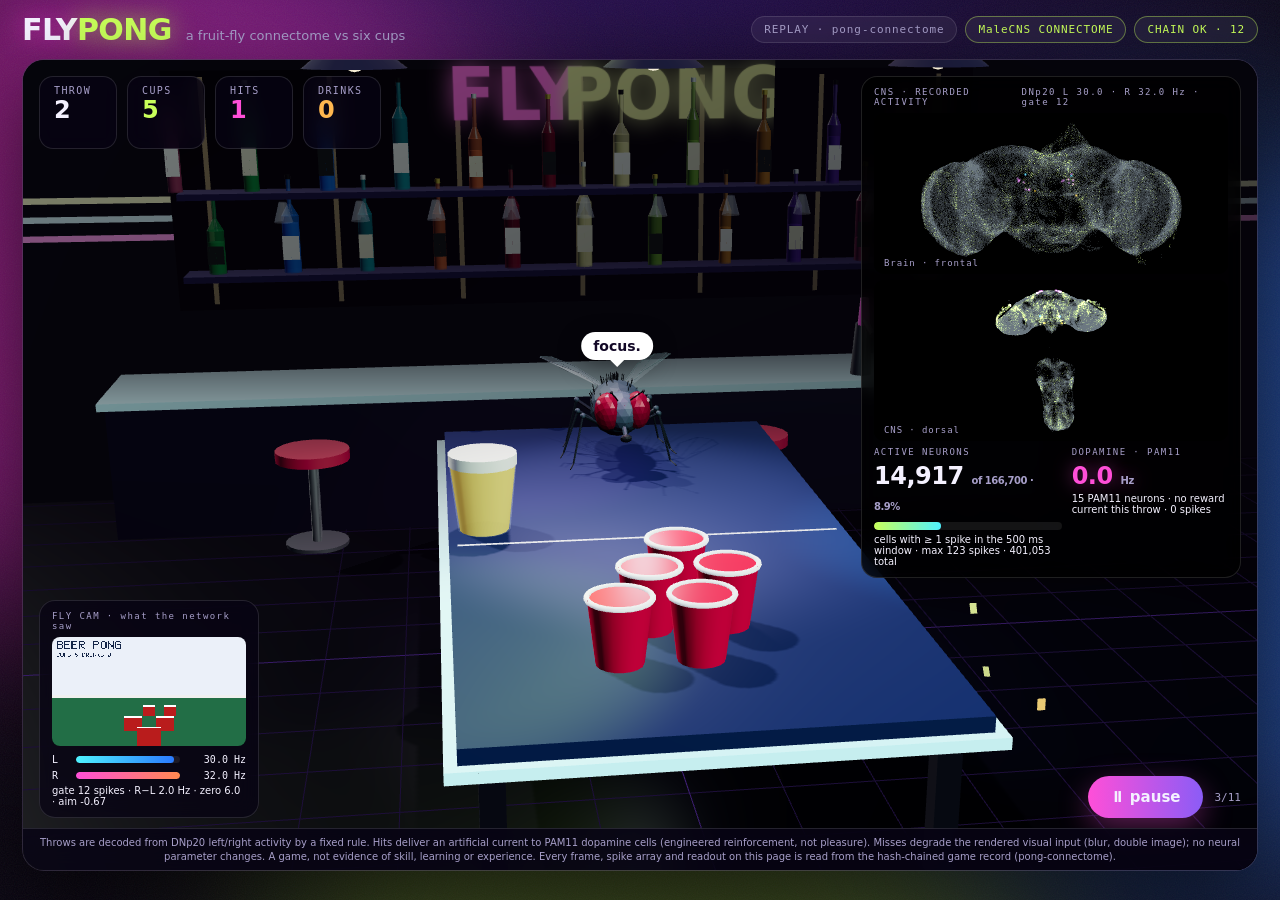
==== site/index.html @ bd293f0d "flypong.xyz: static export of the FLYPONG app + GitHub Pages deploy 'flybrain export-party' writes a" ====
<!doctype html>
<html lang="en">
<head>
<meta charset="utf-8">
<meta name="viewport" content="width=device-width, initial-scale=1">
<meta name="description" content="A fruit-fly connectome plays beer pong. 166,700 neurons, six cups, one ball. Every throw is decoded from recorded neural activity.">
<meta property="og:title" content="FLYPONG">
<meta property="og:description" content="A fruit-fly connectome plays beer pong. 166,700 neurons, six cups, one ball.">
<meta property="og:url" content="https://flypong.xyz/">
<title>FLYPONG</title>
<link rel="stylesheet" href="static/party/party.css">
</head>
<body>
<div class="bg"><div class="blob b1"></div><div class="blob b2"></div><div class="blob b3"></div><div class="noise"></div></div>
<header class="top compact">
  <div class="brand"><span class="logo">FLY<b>PONG</b></span><span class="sub">a fruit-fly connectome vs six cups</span></div>
  <div class="chips">
    <span class="chip" id="chip-mode">REPLAY</span>
    <span class="chip" id="chip-backend">…</span>
    <span class="chip ok" id="chip-chain">chain …</span>
  </div>
</header>
<main class="party one">
  <div class="stage-card">
    <div id="stage3d">
      <div class="score">
        <div class="stat"><span class="k">THROW</span><span class="v" id="s-throw">—</span></div>
        <div class="stat"><span class="k">CUPS</span><span class="v lime" id="s-cups">6</span></div>
        <div class="stat"><span class="k">HITS</span><span class="v pink" id="s-hits">0</span></div>
        <div class="stat"><span class="k">DRINKS</span><span class="v amber" id="s-drinks">0</span><span class="beers" id="s-beers"></span></div>
      </div>
      <div class="ov brainbox">
        <div class="cns-head"><span class="k">CNS · RECORDED ACTIVITY</span><span class="k" id="cns-rates">L — · R — · gate —</span></div>
        <div class="cns-view"><canvas id="cns-dorsal"></canvas><div class="cap">Brain · frontal</div></div>
        <div class="cns-view"><canvas id="cns-frontal"></canvas><div class="cap">CNS · dorsal</div></div>
        <div class="meterrow">
          <div><div class="k">ACTIVE NEURONS</div><div class="big small" id="m-firing">— <small id="m-pct"></small></div><div class="track"><div class="fill lime" id="m-bar"></div></div><div class="meta" id="m-note"></div></div>
          <div class="dopa"><div class="k">DOPAMINE · PAM11</div><div class="big small pink" id="dopa-hz">— <small>Hz</small></div><div class="meta" id="dopa-note">reward current after a hit</div></div>
        </div>
        <div class="meta" id="brain-title" hidden></div><div class="meta" id="brain-note" hidden></div><div class="meta" id="brain-stats" hidden></div>
      </div>
      <div class="ov cambox">
        <div class="k">FLY CAM · what the network saw</div>
        <canvas id="flycam" width="320" height="180"></canvas>
        <div class="bars mini">
          <div class="bar"><span>L</span><div class="track"><div class="fill l" id="bar-l"></div></div><em id="hz-l">—</em></div>
          <div class="bar"><span>R</span><div class="track"><div class="fill r" id="bar-r"></div></div><em id="hz-r">—</em></div>
        </div>
        <div class="meta" id="readout-note">gate — · aim —</div>
      </div>
      <div class="ov onebtn"><button class="pill primary" id="play">▶ play</button><span class="progress" id="progress"></span></div>
      <div class="state" id="state" hidden></div>
      <div class="bubble" id="bubble"></div>
      <div class="flash" id="flash"></div>
      <div class="banner" id="banner"></div>
      <div class="ov foot" id="disclosure">…</div>
    </div>
  </div>
  <ul id="feed" hidden></ul><button id="step" hidden></button><button id="end" hidden></button>
</main>
<script src="static/vendor/three.min.js"></script>
<script src="static/flylib.js"></script>
<script src="static/party/party.js"></script>
</body>
</html>
---- site/static/party/party.css ----
:root {
  --ink: #f4f1ff; --muted: #a79fc9; --lime: #c8ff5a; --pink: #ff4fd8; --cyan: #4ff2ff; --amber: #ffb84f;
  --glass: rgba(20, 12, 40, 0.55); --glass-2: rgba(255, 255, 255, 0.06); --line: rgba(255, 255, 255, 0.12);
  --font: "Inter", "SF Pro Display", ui-sans-serif, system-ui, -apple-system, "Segoe UI", Roboto, sans-serif;
  --mono: ui-monospace, "SF Mono", Menlo, monospace;
}
* { box-sizing: border-box; }
html, body { margin: 0; min-height: 100%; }
body { background: #07030f; color: var(--ink); font-family: var(--font); font-size: 14px; overflow-x: hidden; }
.bg { position: fixed; inset: 0; z-index: -1; overflow: hidden; background: radial-gradient(1200px 600px at 50% -10%, #2a0f5a 0%, #07030f 60%); }
.blob { position: absolute; width: 60vw; height: 60vw; border-radius: 50%; filter: blur(90px); opacity: 0.45; mix-blend-mode: screen; animation: drift 22s ease-in-out infinite alternate; }
.b1 { background: #ff2bd6; left: -20vw; top: -10vw; }
.b2 { background: #2b7bff; right: -25vw; top: 10vw; animation-delay: -7s; }
.b3 { background: #b8ff2b; left: 20vw; bottom: -35vw; animation-delay: -14s; opacity: 0.25; }
@keyframes drift { from { transform: translate(0, 0) scale(1); } to { transform: translate(8vw, 6vw) scale(1.15); } }
.noise { position: absolute; inset: 0; background-image: url("data:image/svg+xml;utf8,<svg xmlns='http://www.w3.org/2000/svg' width='120' height='120'><filter id='n'><feTurbulence type='fractalNoise' baseFrequency='0.9' numOctaves='2' stitchTiles='stitch'/></filter><rect width='120' height='120' filter='url(%23n)' opacity='0.08'/></svg>"); }
.top { display: flex; align-items: center; justify-content: space-between; padding: 18px 28px; gap: 16px; flex-wrap: wrap; }
.brand { display: flex; align-items: baseline; gap: 14px; }
.logo { font-weight: 900; font-size: 30px; letter-spacing: -0.02em; text-shadow: 0 0 24px rgba(255, 79, 216, 0.6); }
.logo b { color: var(--lime); text-shadow: 0 0 24px rgba(200, 255, 90, 0.7); }
.sub { color: var(--muted); font-size: 13px; }
.chips { display: flex; gap: 8px; flex-wrap: wrap; }
.chip { font-family: var(--mono); font-size: 11px; letter-spacing: 0.08em; padding: 6px 12px; border-radius: 999px; background: var(--glass-2); border: 1px solid var(--line); color: var(--muted); backdrop-filter: blur(8px); }
.chip.ok { color: var(--lime); border-color: rgba(200, 255, 90, 0.4); }
.chip.warn { color: var(--amber); border-color: rgba(255, 184, 79, 0.4); }
.party { display: grid; grid-template-columns: minmax(0, 1.6fr) minmax(320px, 0.95fr); gap: 18px; padding: 0 28px 28px; max-width: 1500px; margin: 0 auto; align-items: start; }
.left { display: grid; gap: 14px; }
.under { display: grid; grid-template-columns: minmax(0, 1fr) minmax(0, 1fr); gap: 14px; }
@media (max-width: 980px) { .under { grid-template-columns: 1fr; } }
@media (max-width: 980px) { .party { grid-template-columns: 1fr; } }
.stage-card { background: var(--glass); border: 1px solid var(--line); border-radius: 22px; overflow: hidden; backdrop-filter: blur(14px); box-shadow: 0 30px 80px rgba(0, 0, 0, 0.55), inset 0 1px 0 rgba(255, 255, 255, 0.08); }
#stage3d { position: relative; width: 100%; aspect-ratio: 16 / 9; background: #05020a; }
#stage3d canvas { display: block; width: 100% !important; height: 100% !important; }
.score { position: absolute; left: 16px; top: 16px; display: flex; gap: 10px; }
.stat { background: rgba(8, 4, 20, 0.7); border: 1px solid var(--line); border-radius: 14px; padding: 8px 14px; min-width: 78px; backdrop-filter: blur(10px); }
.stat .k { display: block; font-family: var(--mono); font-size: 10px; letter-spacing: 0.14em; color: var(--muted); }
.stat .v { font-size: 24px; font-weight: 800; letter-spacing: -0.02em; }
.lime { color: var(--lime); } .pink { color: var(--pink); } .amber { color: var(--amber); } .cyan { color: var(--cyan); }
.beers { display: block; font-size: 12px; letter-spacing: 2px; min-height: 16px; }
.state { position: absolute; right: 16px; top: 16px; font-family: var(--mono); font-size: 11px; letter-spacing: 0.12em; color: var(--muted); background: rgba(8, 4, 20, 0.7); border: 1px solid var(--line); border-radius: 999px; padding: 6px 12px; }
.bubble { position: absolute; transform: translate(-50%, -100%); background: #fff; color: #120826; padding: 6px 12px; border-radius: 14px; font-weight: 800; white-space: nowrap; display: none; box-shadow: 0 8px 24px rgba(0, 0, 0, 0.4); }
.bubble:after { content: ""; position: absolute; left: 50%; bottom: -7px; margin-left: -7px; border: 7px solid transparent; border-top-color: #fff; border-bottom: 0; }
.flash { position: absolute; inset: 0; pointer-events: none; opacity: 0; background: radial-gradient(60% 60% at 50% 50%, rgba(255, 79, 216, 0.55), transparent 70%); transition: opacity .15s; }
.flash.on { opacity: 1; }
.banner { position: absolute; left: 50%; bottom: 18px; transform: translateX(-50%) scale(0.9); padding: 12px 22px; border-radius: 999px; font-weight: 900; font-size: 20px; letter-spacing: -0.01em; background: rgba(8, 4, 20, 0.85); border: 1px solid var(--line); backdrop-filter: blur(10px); opacity: 0; transition: opacity .2s, transform .2s; white-space: nowrap; max-width: 92%; overflow: hidden; text-overflow: ellipsis; }
.banner.on { opacity: 1; transform: translateX(-50%) scale(1); }
.controls { display: flex; align-items: center; gap: 10px; padding: 14px 16px; border-top: 1px solid var(--line); flex-wrap: wrap; }
.pill { font-family: var(--font); font-weight: 700; font-size: 13px; color: var(--ink); background: var(--glass-2); border: 1px solid var(--line); border-radius: 999px; padding: 9px 16px; cursor: pointer; transition: transform .1s, background .2s; }
.pill:hover { background: rgba(255, 255, 255, 0.12); transform: translateY(-1px); }
.pill.primary { background: linear-gradient(90deg, var(--pink), #8b5cf6); border: 0; box-shadow: 0 10px 30px rgba(255, 79, 216, 0.35); }
.pill.sm { padding: 6px 10px; font-size: 12px; }
.pill.sm.on { background: rgba(200, 255, 90, 0.18); border-color: rgba(200, 255, 90, 0.5); color: var(--lime); }
.speed { display: flex; align-items: center; gap: 6px; margin-left: 6px; color: var(--muted); font-size: 12px; }
.progress { margin-left: auto; font-family: var(--mono); font-size: 11px; color: var(--muted); }
.side { display: grid; gap: 14px; align-content: start; }
.card { background: var(--glass); border: 1px solid var(--line); border-radius: 18px; padding: 16px 18px; backdrop-filter: blur(14px); box-shadow: inset 0 1px 0 rgba(255, 255, 255, 0.06); position: relative; overflow: hidden; }
.card .k { font-family: var(--mono); font-size: 10px; letter-spacing: 0.16em; color: var(--muted); margin-bottom: 8px; }
.card .big { font-size: 44px; font-weight: 900; letter-spacing: -0.03em; line-height: 1; }
.card .big small { font-size: 16px; color: var(--muted); font-weight: 600; }
.card .big.small { font-size: 30px; }
.card .meta { font-size: 12px; color: var(--muted); margin-top: 8px; line-height: 1.4; }
.card.dopa { border-color: rgba(255, 79, 216, 0.35); }
.card.dopa .big { color: var(--pink); text-shadow: 0 0 22px rgba(255, 79, 216, 0.5); }
.card.dopa.hot { animation: pulse 1.2s ease-in-out infinite; }
@keyframes pulse { 0%, 100% { box-shadow: 0 0 0 0 rgba(255, 79, 216, 0.0); } 50% { box-shadow: 0 0 0 10px rgba(255, 79, 216, 0.18); } }
.ring { position: absolute; right: -30px; top: -30px; width: 130px; height: 130px; border-radius: 50%; border: 12px solid rgba(255, 79, 216, 0.15); border-top-color: var(--pink); opacity: 0.6; transition: transform .6s; }
.bars { display: grid; gap: 8px; }
.bar { display: grid; grid-template-columns: 18px 1fr 70px; align-items: center; gap: 10px; font-family: var(--mono); font-size: 12px; }
.bar em { font-style: normal; color: var(--ink); text-align: right; }
.track { height: 10px; border-radius: 999px; background: rgba(255, 255, 255, 0.08); overflow: hidden; }
.fill { height: 100%; width: 0; border-radius: 999px; transition: width .35s; }
.fill.l { background: linear-gradient(90deg, #4ff2ff, #2b7bff); } .fill.r { background: linear-gradient(90deg, #ff4fd8, #ff8a4f); }
.card.cam canvas { display: block; width: 100%; border-radius: 10px; image-rendering: pixelated; background: #000; }
.card.cns { background: rgba(0, 0, 0, 0.72); padding: 12px 14px 10px; }
.cns-head { display: flex; justify-content: space-between; gap: 8px; align-items: baseline; }
.cns-head .k { margin-bottom: 6px; }
.cns-view { position: relative; margin-bottom: 8px; }
.cns-view canvas { display: block; width: 100%; aspect-ratio: 2 / 1; background: #000; border-radius: 10px; }
.cns-view .cap { position: absolute; left: 10px; bottom: 8px; font-family: var(--mono); font-size: 10px; letter-spacing: 0.1em; color: var(--muted); }
.card.meter .big { color: var(--lime); text-shadow: 0 0 22px rgba(200, 255, 90, 0.4); }
.track.tall { height: 14px; margin-top: 10px; }
.fill.lime { background: linear-gradient(90deg, #c8ff5a, #4ff2ff); }
.feedlist { list-style: none; margin: 0; padding: 0; display: grid; gap: 6px; max-height: 160px; overflow: auto; }
.feedlist li { font-size: 12px; padding: 7px 10px; border-radius: 10px; background: rgba(255, 255, 255, 0.05); border: 1px solid var(--line); }
.feedlist li.hit { border-color: rgba(200, 255, 90, 0.45); } .feedlist li.miss { border-color: rgba(255, 184, 79, 0.4); } .feedlist li.dopa { border-color: rgba(255, 79, 216, 0.5); }
.feed ul { list-style: none; margin: 0; padding: 0; display: grid; gap: 6px; max-height: 190px; overflow: auto; }
.feed li { font-size: 13px; padding: 8px 10px; border-radius: 10px; background: rgba(255, 255, 255, 0.05); border: 1px solid var(--line); }
.feed li.hit { border-color: rgba(200, 255, 90, 0.45); } .feed li.miss { border-color: rgba(255, 184, 79, 0.4); } .feed li.dopa { border-color: rgba(255, 79, 216, 0.5); }
.disclosure { max-width: 1500px; margin: 0 auto; padding: 8px 28px 28px; color: var(--muted); font-size: 12px; line-height: 1.5; }

/* ---- single-screen layout ---- */
.top.compact { padding: 12px 22px; }
.party.one { display: block; padding: 0 22px 16px; max-width: none; }
.party.one .stage-card { height: calc(100vh - 88px); min-height: 520px; }
.party.one #stage3d { aspect-ratio: auto; height: 100%; }
.ov { position: absolute; background: rgba(8, 4, 20, 0.72); border: 1px solid var(--line); border-radius: 16px; backdrop-filter: blur(10px); padding: 10px 12px; }
.ov .k { font-family: var(--mono); font-size: 9px; letter-spacing: 0.16em; color: var(--muted); margin-bottom: 6px; }
.brainbox { right: 16px; top: 16px; width: min(34%, 380px); background: rgba(0, 0, 0, 0.78); }
.brainbox .cns-view { margin-bottom: 6px; }
.brainbox .cns-view canvas { aspect-ratio: 2.2 / 1; border-radius: 10px; }
.brainbox .cns-view .cap { font-size: 9px; bottom: 6px; }
.meterrow { display: grid; grid-template-columns: 1.2fr 1fr; gap: 10px; margin-top: 4px; }
.meterrow .big.small { font-size: 24px; font-weight: 900; letter-spacing: -0.02em; line-height: 1.1; }
.meterrow .big small { font-size: 10px; color: var(--muted); }
.meterrow .track { height: 8px; margin-top: 6px; }
.meterrow .meta { font-size: 10px; margin-top: 4px; }
.meterrow .dopa .big { color: var(--pink); text-shadow: 0 0 18px rgba(255, 79, 216, 0.5); }
.meterrow .dopa.hot .big { animation: glow 1s ease-in-out infinite; }
@keyframes glow { 0%, 100% { text-shadow: 0 0 10px rgba(255, 79, 216, 0.4); } 50% { text-shadow: 0 0 30px rgba(255, 79, 216, 1); } }
.cambox { left: 16px; bottom: 52px; width: 220px; }
.cambox canvas { display: block; width: 100%; border-radius: 8px; image-rendering: pixelated; background: #000; }
.bars.mini { margin-top: 8px; gap: 5px; }
.bars.mini .bar { grid-template-columns: 14px 1fr 56px; font-size: 10px; }
.bars.mini .track { height: 7px; }
.cambox .meta { font-size: 10px; margin-top: 4px; }
.onebtn { right: 16px; bottom: 52px; display: flex; align-items: center; gap: 12px; background: transparent; border: 0; padding: 0; backdrop-filter: none; }
.onebtn .pill.primary { font-size: 15px; padding: 12px 22px; }
.party.one .banner { bottom: 86px; }
.foot { left: 0; right: 0; bottom: 0; border-radius: 0; border-left: 0; border-right: 0; border-bottom: 0; font-size: 10px; color: var(--muted); line-height: 1.35; padding: 7px 16px; background: rgba(8, 4, 20, 0.85); text-align: center; }
@media (max-width: 900px) { .brainbox { width: 44%; } .foot { display: none; } }
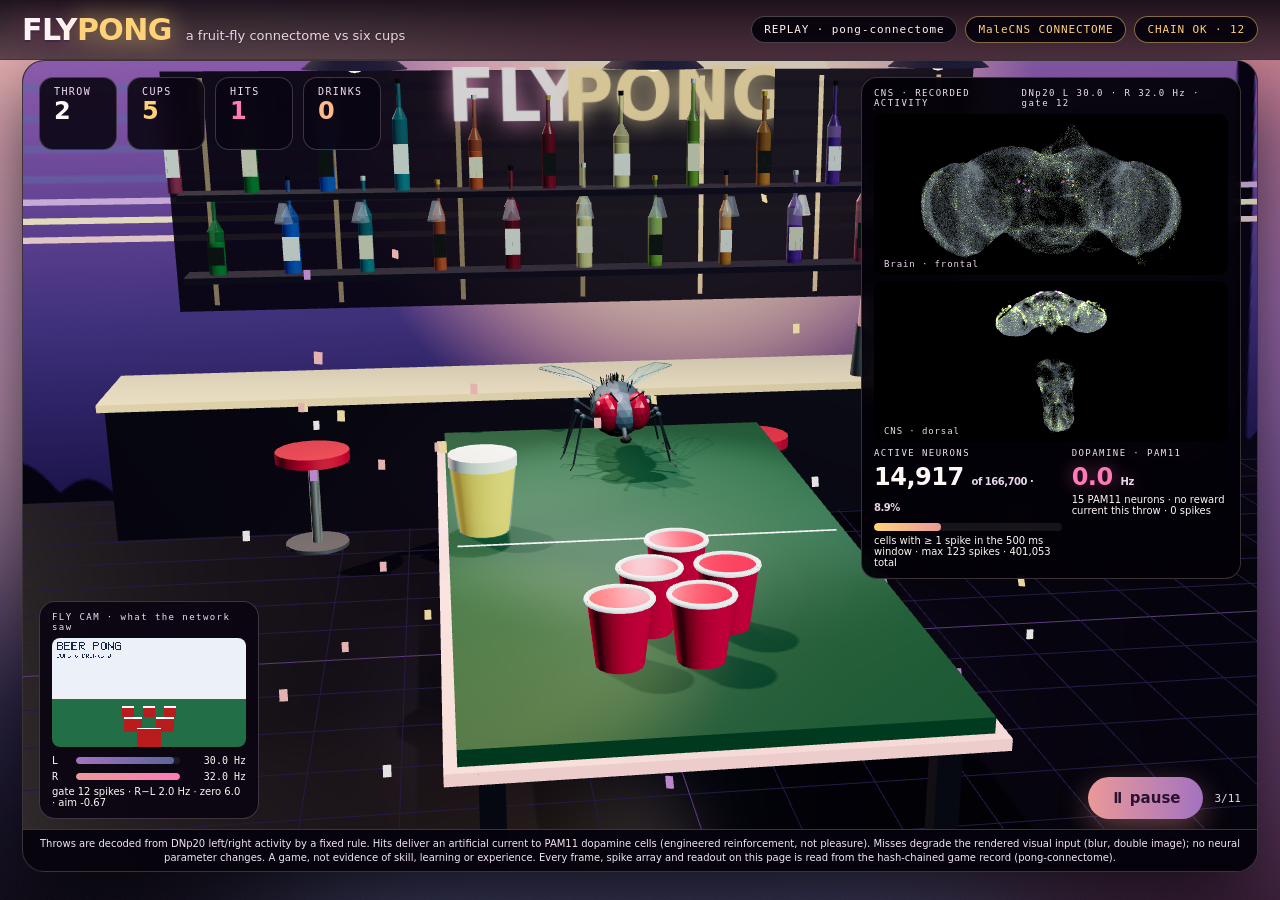
==== commit 3aa315fc: "FLYPONG: link-preview image (fly drinking at the bar) + Open Graph / Twitter card tags og.png is a f" ====
--- a/site/index.html
+++ b/site/index.html
@@ -7,6 +7,14 @@
 <meta property="og:title" content="FLYPONG">
 <meta property="og:description" content="A fruit-fly connectome plays beer pong. 166,700 neurons, six cups, one ball.">
 <meta property="og:url" content="https://flypong.xyz/">
+<meta property="og:type" content="website">
+<meta property="og:image" content="https://flypong.xyz/og.png">
+<meta property="og:image:width" content="1200">
+<meta property="og:image:height" content="630">
+<meta name="twitter:card" content="summary_large_image">
+<meta name="twitter:title" content="FLYPONG">
+<meta name="twitter:description" content="A fruit-fly connectome plays beer pong. 166,700 neurons, six cups, one ball.">
+<meta name="twitter:image" content="https://flypong.xyz/og.png">
 <title>FLYPONG</title>
 <link rel="stylesheet" href="static/party/party.css">
 </head>
--- a/site/static/party/party.css
+++ b/site/static/party/party.css
@@ -1,55 +1,57 @@
 :root {
-  --ink: #f4f1ff; --muted: #a79fc9; --lime: #c8ff5a; --pink: #ff4fd8; --cyan: #4ff2ff; --amber: #ffb84f;
-  --glass: rgba(20, 12, 40, 0.55); --glass-2: rgba(255, 255, 255, 0.06); --line: rgba(255, 255, 255, 0.12);
+  /* Vice-city sunset palette: #EB9998 #5D649C #6F70A2 #7E3A63 #A373C0 */
+  --coral: #eb9998; --indigo: #5d649c; --slate: #6f70a2; --plum: #7e3a63; --lav: #a373c0;
+  --ink: #fff7f4; --muted: #e8d6ea; --lime: #ffd27a; --pink: #ff7ab6; --cyan: #a373c0; --amber: #ffb98a;
+  --glass: rgba(14, 8, 22, 0.86); --glass-2: rgba(255, 255, 255, 0.08); --line: rgba(255, 220, 230, 0.22);
   --font: "Inter", "SF Pro Display", ui-sans-serif, system-ui, -apple-system, "Segoe UI", Roboto, sans-serif;
   --mono: ui-monospace, "SF Mono", Menlo, monospace;
 }
 * { box-sizing: border-box; }
 html, body { margin: 0; min-height: 100%; }
-body { background: #07030f; color: var(--ink); font-family: var(--font); font-size: 14px; overflow-x: hidden; }
-.bg { position: fixed; inset: 0; z-index: -1; overflow: hidden; background: radial-gradient(1200px 600px at 50% -10%, #2a0f5a 0%, #07030f 60%); }
+body { background: #0c0716; color: var(--ink); font-family: var(--font); font-size: 14px; overflow-x: hidden; }
+.bg { position: fixed; inset: 0; z-index: -1; overflow: hidden; background: linear-gradient(180deg, #d9878a 0%, #a86a90 16%, #6f4f96 36%, #3f3572 56%, #1f1a3e 78%, #0c0716 100%); }
 .blob { position: absolute; width: 60vw; height: 60vw; border-radius: 50%; filter: blur(90px); opacity: 0.45; mix-blend-mode: screen; animation: drift 22s ease-in-out infinite alternate; }
-.b1 { background: #ff2bd6; left: -20vw; top: -10vw; }
-.b2 { background: #2b7bff; right: -25vw; top: 10vw; animation-delay: -7s; }
-.b3 { background: #b8ff2b; left: 20vw; bottom: -35vw; animation-delay: -14s; opacity: 0.25; }
+.b1 { background: #ffb08c; left: -20vw; top: -12vw; opacity: 0.55; }
+.b2 { background: #7e3a63; right: -25vw; top: 14vw; animation-delay: -7s; opacity: 0.6; }
+.b3 { background: #5d649c; left: 20vw; bottom: -35vw; animation-delay: -14s; opacity: 0.5; }
 @keyframes drift { from { transform: translate(0, 0) scale(1); } to { transform: translate(8vw, 6vw) scale(1.15); } }
 .noise { position: absolute; inset: 0; background-image: url("data:image/svg+xml;utf8,<svg xmlns='http://www.w3.org/2000/svg' width='120' height='120'><filter id='n'><feTurbulence type='fractalNoise' baseFrequency='0.9' numOctaves='2' stitchTiles='stitch'/></filter><rect width='120' height='120' filter='url(%23n)' opacity='0.08'/></svg>"); }
-.top { display: flex; align-items: center; justify-content: space-between; padding: 18px 28px; gap: 16px; flex-wrap: wrap; }
+.top { display: flex; align-items: center; justify-content: space-between; padding: 18px 28px; gap: 16px; flex-wrap: wrap; background: linear-gradient(180deg, rgba(8, 4, 16, 0.9), rgba(8, 4, 16, 0.6)); backdrop-filter: blur(6px); border-bottom: 1px solid rgba(255, 244, 241, 0.15); }
 .brand { display: flex; align-items: baseline; gap: 14px; }
-.logo { font-weight: 900; font-size: 30px; letter-spacing: -0.02em; text-shadow: 0 0 24px rgba(255, 79, 216, 0.6); }
-.logo b { color: var(--lime); text-shadow: 0 0 24px rgba(200, 255, 90, 0.7); }
-.sub { color: var(--muted); font-size: 13px; }
+.logo { font-weight: 900; font-size: 30px; letter-spacing: -0.02em; color: #fff4f1; text-shadow: 0 2px 0 rgba(58, 30, 78, 0.6), 0 0 24px rgba(126, 58, 99, 0.9); }
+.logo b { color: #ffd27a; text-shadow: 0 0 24px rgba(255, 210, 122, 0.8); }
+.sub { color: #fff4f1; opacity: 0.85; font-size: 13px; text-shadow: 0 1px 2px rgba(58, 30, 78, 0.6); }
 .chips { display: flex; gap: 8px; flex-wrap: wrap; }
-.chip { font-family: var(--mono); font-size: 11px; letter-spacing: 0.08em; padding: 6px 12px; border-radius: 999px; background: var(--glass-2); border: 1px solid var(--line); color: var(--muted); backdrop-filter: blur(8px); }
-.chip.ok { color: var(--lime); border-color: rgba(200, 255, 90, 0.4); }
+.chip { font-family: var(--mono); font-size: 11px; letter-spacing: 0.08em; padding: 6px 12px; border-radius: 999px; background: rgba(6, 3, 12, 0.85); border: 1px solid rgba(255, 244, 241, 0.25); color: #fff4f1; backdrop-filter: blur(8px); }
+.chip.ok { color: #ffd27a; border-color: rgba(255, 210, 122, 0.5); }
 .chip.warn { color: var(--amber); border-color: rgba(255, 184, 79, 0.4); }
 .party { display: grid; grid-template-columns: minmax(0, 1.6fr) minmax(320px, 0.95fr); gap: 18px; padding: 0 28px 28px; max-width: 1500px; margin: 0 auto; align-items: start; }
 .left { display: grid; gap: 14px; }
 .under { display: grid; grid-template-columns: minmax(0, 1fr) minmax(0, 1fr); gap: 14px; }
 @media (max-width: 980px) { .under { grid-template-columns: 1fr; } }
 @media (max-width: 980px) { .party { grid-template-columns: 1fr; } }
-.stage-card { background: var(--glass); border: 1px solid var(--line); border-radius: 22px; overflow: hidden; backdrop-filter: blur(14px); box-shadow: 0 30px 80px rgba(0, 0, 0, 0.55), inset 0 1px 0 rgba(255, 255, 255, 0.08); }
-#stage3d { position: relative; width: 100%; aspect-ratio: 16 / 9; background: #05020a; }
+.stage-card { background: #05030a; border: 1px solid var(--line); border-radius: 22px; overflow: hidden; box-shadow: 0 30px 80px rgba(0, 0, 0, 0.7), inset 0 1px 0 rgba(255, 255, 255, 0.1); }
+#stage3d { position: relative; width: 100%; aspect-ratio: 16 / 9; background: #0a0614; }
 #stage3d canvas { display: block; width: 100% !important; height: 100% !important; }
 .score { position: absolute; left: 16px; top: 16px; display: flex; gap: 10px; }
-.stat { background: rgba(8, 4, 20, 0.7); border: 1px solid var(--line); border-radius: 14px; padding: 8px 14px; min-width: 78px; backdrop-filter: blur(10px); }
-.stat .k { display: block; font-family: var(--mono); font-size: 10px; letter-spacing: 0.14em; color: var(--muted); }
+.stat { background: rgba(10, 5, 18, 0.9); border: 1px solid var(--line); border-radius: 14px; padding: 8px 14px; min-width: 78px; backdrop-filter: blur(10px); }
+.stat .k { display: block; font-family: var(--mono); font-size: 10px; letter-spacing: 0.14em; color: #f0dff0; }
 .stat .v { font-size: 24px; font-weight: 800; letter-spacing: -0.02em; }
 .lime { color: var(--lime); } .pink { color: var(--pink); } .amber { color: var(--amber); } .cyan { color: var(--cyan); }
 .beers { display: block; font-size: 12px; letter-spacing: 2px; min-height: 16px; }
-.state { position: absolute; right: 16px; top: 16px; font-family: var(--mono); font-size: 11px; letter-spacing: 0.12em; color: var(--muted); background: rgba(8, 4, 20, 0.7); border: 1px solid var(--line); border-radius: 999px; padding: 6px 12px; }
-.bubble { position: absolute; transform: translate(-50%, -100%); background: #fff; color: #120826; padding: 6px 12px; border-radius: 14px; font-weight: 800; white-space: nowrap; display: none; box-shadow: 0 8px 24px rgba(0, 0, 0, 0.4); }
-.bubble:after { content: ""; position: absolute; left: 50%; bottom: -7px; margin-left: -7px; border: 7px solid transparent; border-top-color: #fff; border-bottom: 0; }
-.flash { position: absolute; inset: 0; pointer-events: none; opacity: 0; background: radial-gradient(60% 60% at 50% 50%, rgba(255, 79, 216, 0.55), transparent 70%); transition: opacity .15s; }
+.state { position: absolute; right: 16px; top: 16px; font-family: var(--mono); font-size: 11px; letter-spacing: 0.12em; color: var(--muted); background: rgba(10, 5, 18, 0.9); border: 1px solid var(--line); border-radius: 999px; padding: 6px 12px; }
+.bubble { position: absolute; transform: translate(-50%, -100%); background: #fff4f1; color: #3a1a3e; padding: 6px 12px; border-radius: 14px; font-weight: 800; white-space: nowrap; display: none; box-shadow: 0 8px 24px rgba(0, 0, 0, 0.4); }
+.bubble:after { content: ""; position: absolute; left: 50%; bottom: -7px; margin-left: -7px; border: 7px solid transparent; border-top-color: #fff4f1; border-bottom: 0; }
+.flash { position: absolute; inset: 0; pointer-events: none; opacity: 0; background: radial-gradient(60% 60% at 50% 50%, rgba(255, 122, 182, 0.55), transparent 70%); transition: opacity .15s; }
 .flash.on { opacity: 1; }
-.banner { position: absolute; left: 50%; bottom: 18px; transform: translateX(-50%) scale(0.9); padding: 12px 22px; border-radius: 999px; font-weight: 900; font-size: 20px; letter-spacing: -0.01em; background: rgba(8, 4, 20, 0.85); border: 1px solid var(--line); backdrop-filter: blur(10px); opacity: 0; transition: opacity .2s, transform .2s; white-space: nowrap; max-width: 92%; overflow: hidden; text-overflow: ellipsis; }
+.banner { position: absolute; left: 50%; bottom: 18px; transform: translateX(-50%) scale(0.9); padding: 12px 22px; border-radius: 999px; font-weight: 900; font-size: 20px; letter-spacing: -0.01em; background: rgba(6, 3, 12, 0.95); border: 1px solid var(--line); backdrop-filter: blur(10px); opacity: 0; transition: opacity .2s, transform .2s; white-space: nowrap; max-width: 92%; overflow: hidden; text-overflow: ellipsis; }
 .banner.on { opacity: 1; transform: translateX(-50%) scale(1); }
 .controls { display: flex; align-items: center; gap: 10px; padding: 14px 16px; border-top: 1px solid var(--line); flex-wrap: wrap; }
 .pill { font-family: var(--font); font-weight: 700; font-size: 13px; color: var(--ink); background: var(--glass-2); border: 1px solid var(--line); border-radius: 999px; padding: 9px 16px; cursor: pointer; transition: transform .1s, background .2s; }
 .pill:hover { background: rgba(255, 255, 255, 0.12); transform: translateY(-1px); }
-.pill.primary { background: linear-gradient(90deg, var(--pink), #8b5cf6); border: 0; box-shadow: 0 10px 30px rgba(255, 79, 216, 0.35); }
+.pill.primary { background: linear-gradient(90deg, #eb9998, #a373c0); border: 0; color: #2a1230; box-shadow: 0 10px 30px rgba(235, 153, 152, 0.4); }
 .pill.sm { padding: 6px 10px; font-size: 12px; }
-.pill.sm.on { background: rgba(200, 255, 90, 0.18); border-color: rgba(200, 255, 90, 0.5); color: var(--lime); }
+.pill.sm.on { background: rgba(255, 210, 122, 0.18); border-color: rgba(255, 210, 122, 0.5); color: var(--lime); }
 .speed { display: flex; align-items: center; gap: 6px; margin-left: 6px; color: var(--muted); font-size: 12px; }
 .progress { margin-left: auto; font-family: var(--mono); font-size: 11px; color: var(--muted); }
 .side { display: grid; gap: 14px; align-content: start; }
@@ -58,9 +60,9 @@
 .card .big { font-size: 44px; font-weight: 900; letter-spacing: -0.03em; line-height: 1; }
 .card .big small { font-size: 16px; color: var(--muted); font-weight: 600; }
 .card .big.small { font-size: 30px; }
-.card .meta { font-size: 12px; color: var(--muted); margin-top: 8px; line-height: 1.4; }
-.card.dopa { border-color: rgba(255, 79, 216, 0.35); }
-.card.dopa .big { color: var(--pink); text-shadow: 0 0 22px rgba(255, 79, 216, 0.5); }
+.card .meta { font-size: 12px; color: #efe0ee; margin-top: 8px; line-height: 1.4; }
+.card.dopa { border-color: rgba(255, 122, 182, 0.45); }
+.card.dopa .big { color: var(--pink); text-shadow: 0 0 22px rgba(255, 122, 182, 0.5); }
 .card.dopa.hot { animation: pulse 1.2s ease-in-out infinite; }
 @keyframes pulse { 0%, 100% { box-shadow: 0 0 0 0 rgba(255, 79, 216, 0.0); } 50% { box-shadow: 0 0 0 10px rgba(255, 79, 216, 0.18); } }
 .ring { position: absolute; right: -30px; top: -30px; width: 130px; height: 130px; border-radius: 50%; border: 12px solid rgba(255, 79, 216, 0.15); border-top-color: var(--pink); opacity: 0.6; transition: transform .6s; }
@@ -69,7 +71,7 @@
 .bar em { font-style: normal; color: var(--ink); text-align: right; }
 .track { height: 10px; border-radius: 999px; background: rgba(255, 255, 255, 0.08); overflow: hidden; }
 .fill { height: 100%; width: 0; border-radius: 999px; transition: width .35s; }
-.fill.l { background: linear-gradient(90deg, #4ff2ff, #2b7bff); } .fill.r { background: linear-gradient(90deg, #ff4fd8, #ff8a4f); }
+.fill.l { background: linear-gradient(90deg, #a373c0, #5d649c); } .fill.r { background: linear-gradient(90deg, #eb9998, #ff7ab6); }
 .card.cam canvas { display: block; width: 100%; border-radius: 10px; image-rendering: pixelated; background: #000; }
 .card.cns { background: rgba(0, 0, 0, 0.72); padding: 12px 14px 10px; }
 .cns-head { display: flex; justify-content: space-between; gap: 8px; align-items: baseline; }
@@ -79,7 +81,7 @@
 .cns-view .cap { position: absolute; left: 10px; bottom: 8px; font-family: var(--mono); font-size: 10px; letter-spacing: 0.1em; color: var(--muted); }
 .card.meter .big { color: var(--lime); text-shadow: 0 0 22px rgba(200, 255, 90, 0.4); }
 .track.tall { height: 14px; margin-top: 10px; }
-.fill.lime { background: linear-gradient(90deg, #c8ff5a, #4ff2ff); }
+.fill.lime { background: linear-gradient(90deg, #ffd27a, #eb9998); }
 .feedlist { list-style: none; margin: 0; padding: 0; display: grid; gap: 6px; max-height: 160px; overflow: auto; }
 .feedlist li { font-size: 12px; padding: 7px 10px; border-radius: 10px; background: rgba(255, 255, 255, 0.05); border: 1px solid var(--line); }
 .feedlist li.hit { border-color: rgba(200, 255, 90, 0.45); } .feedlist li.miss { border-color: rgba(255, 184, 79, 0.4); } .feedlist li.dopa { border-color: rgba(255, 79, 216, 0.5); }
@@ -93,9 +95,9 @@
 .party.one { display: block; padding: 0 22px 16px; max-width: none; }
 .party.one .stage-card { height: calc(100vh - 88px); min-height: 520px; }
 .party.one #stage3d { aspect-ratio: auto; height: 100%; }
-.ov { position: absolute; background: rgba(8, 4, 20, 0.72); border: 1px solid var(--line); border-radius: 16px; backdrop-filter: blur(10px); padding: 10px 12px; }
-.ov .k { font-family: var(--mono); font-size: 9px; letter-spacing: 0.16em; color: var(--muted); margin-bottom: 6px; }
-.brainbox { right: 16px; top: 16px; width: min(34%, 380px); background: rgba(0, 0, 0, 0.78); }
+.ov { position: absolute; background: rgba(10, 5, 18, 0.9); border: 1px solid var(--line); border-radius: 16px; backdrop-filter: blur(10px); padding: 10px 12px; }
+.ov .k { font-family: var(--mono); font-size: 9px; letter-spacing: 0.16em; color: #f0dff0; margin-bottom: 6px; }
+.brainbox { right: 16px; top: 16px; width: min(34%, 380px); background: rgba(4, 2, 8, 0.94); }
 .brainbox .cns-view { margin-bottom: 6px; }
 .brainbox .cns-view canvas { aspect-ratio: 2.2 / 1; border-radius: 10px; }
 .brainbox .cns-view .cap { font-size: 9px; bottom: 6px; }
@@ -104,9 +106,9 @@
 .meterrow .big small { font-size: 10px; color: var(--muted); }
 .meterrow .track { height: 8px; margin-top: 6px; }
 .meterrow .meta { font-size: 10px; margin-top: 4px; }
-.meterrow .dopa .big { color: var(--pink); text-shadow: 0 0 18px rgba(255, 79, 216, 0.5); }
+.meterrow .dopa .big { color: var(--pink); text-shadow: 0 0 18px rgba(255, 122, 182, 0.5); }
 .meterrow .dopa.hot .big { animation: glow 1s ease-in-out infinite; }
-@keyframes glow { 0%, 100% { text-shadow: 0 0 10px rgba(255, 79, 216, 0.4); } 50% { text-shadow: 0 0 30px rgba(255, 79, 216, 1); } }
+@keyframes glow { 0%, 100% { text-shadow: 0 0 10px rgba(255, 122, 182, 0.4); } 50% { text-shadow: 0 0 30px rgba(255, 122, 182, 1); } }
 .cambox { left: 16px; bottom: 52px; width: 220px; }
 .cambox canvas { display: block; width: 100%; border-radius: 8px; image-rendering: pixelated; background: #000; }
 .bars.mini { margin-top: 8px; gap: 5px; }
@@ -116,5 +118,14 @@
 .onebtn { right: 16px; bottom: 52px; display: flex; align-items: center; gap: 12px; background: transparent; border: 0; padding: 0; backdrop-filter: none; }
 .onebtn .pill.primary { font-size: 15px; padding: 12px 22px; }
 .party.one .banner { bottom: 86px; }
-.foot { left: 0; right: 0; bottom: 0; border-radius: 0; border-left: 0; border-right: 0; border-bottom: 0; font-size: 10px; color: var(--muted); line-height: 1.35; padding: 7px 16px; background: rgba(8, 4, 20, 0.85); text-align: center; }
+.foot { left: 0; right: 0; bottom: 0; border-radius: 0; border-left: 0; border-right: 0; border-bottom: 0; font-size: 10px; color: #f3e6f2; line-height: 1.35; padding: 7px 16px; background: rgba(6, 3, 12, 0.94); text-align: center; }
 @media (max-width: 900px) { .brainbox { width: 44%; } .foot { display: none; } }
+
+/* ---- record mode (?record): edge-to-edge stage, no chrome, no radius ---- */
+body.record { overflow: hidden; }
+body.record .top { display: none; }
+body.record .party.one { padding: 0; }
+body.record .party.one .stage-card { height: 100vh; min-height: 0; border-radius: 0; border: 0; box-shadow: none; }
+body.record .bg { display: none; }
+body.record .onebtn { opacity: 0; transition: opacity .25s; }
+body.record #stage3d:hover .onebtn { opacity: 1; }
